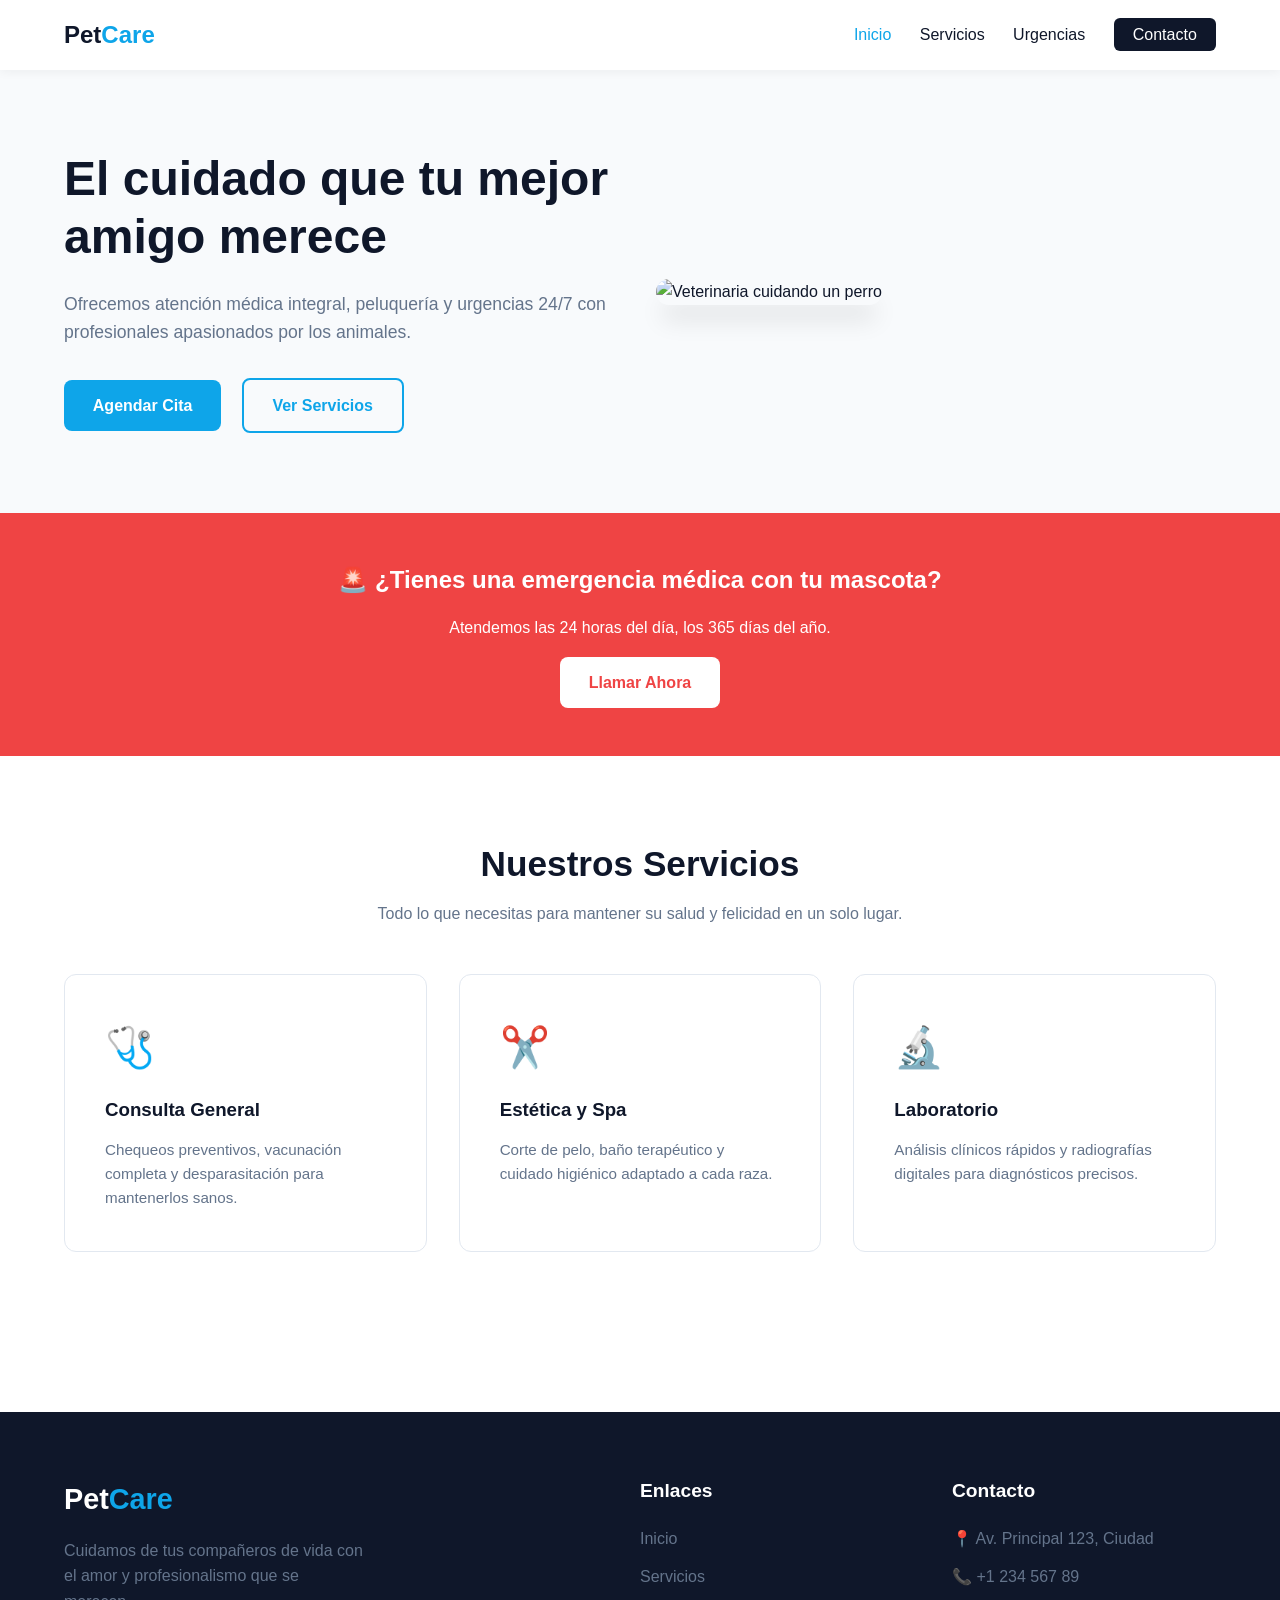
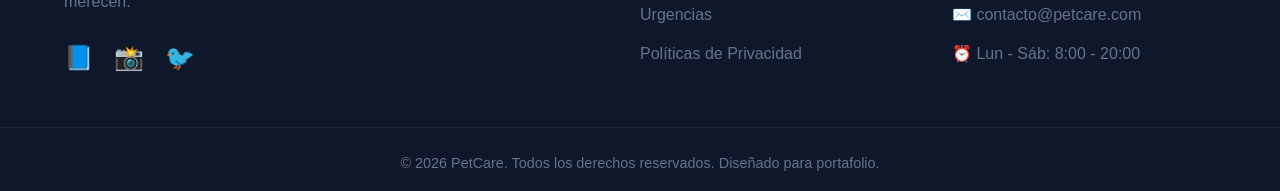
==== index.html @ c400bb9f "first commit" ====
<!DOCTYPE html>
<html lang="es">
<head>
    <meta charset="UTF-8">
    <meta name="viewport" content="width=device-width, initial-scale=1.0">
    <title>PetCare | Clínica Veterinaria</title>
    <!-- Enlace al archivo CSS externo -->
    <link rel="stylesheet" href="./css/estilos.css">
    <!-- Iconos sugeridos: FontAwesome o Lucide -->
</head>
<body>

    <!-- NAV BAR -->
    <header class="navbar">
    <div class="container nav-container">
        <a href="#" class="logo">Pet<span>Care</span></a>
        <!-- Botón Hamburguesa visible solo en móviles -->
        <button class="menu-toggle" id="mobile-menu" aria-label="Abrir menú">
            <span class="bar"></span>
            <span class="bar"></span>
            <span class="bar"></span>
        </button>
        <nav class="nav-menu" id="nav-list">
            <a href="#inicio" class="active">Inicio</a>
            <a href="./pages/servicios.html">Servicios</a>
            <a href="./pages/urgencias.html">Urgencias</a>
            <a href="./pages/contacto.html" class="btn-nav">Contacto</a>
        </nav>
    </div>
</header>

    <!-- HERO SECTION -->
    <section id="inicio" class="hero">
        <div class="container hero-grid">
            <div class="hero-content">
                <h1>El cuidado que tu mejor amigo merece</h1>
                <p>Ofrecemos atención médica integral, peluquería y urgencias 24/7 con profesionales apasionados por los animales.</p>
                <div class="hero-buttons">
                    <a href="#contacto" class="btn btn-primary">Agendar Cita</a>
                    <a href="#servicios" class="btn btn-secondary">Ver Servicios</a>
                </div>
            </div>
            <div class="hero-image">
                <!-- Reemplazar con tu imagen local en assets/img/ -->
                <img src="https://unsplash.com" alt="Veterinaria cuidando un perro">
            </div>
        </div>
    </section>

    <!-- EMERGENCY BANNER -->
    <section id="urgencias" class="emergency-banner">
        <div class="container banner-flex">
            <h2>🚨 ¿Tienes una emergencia médica con tu mascota?</h2>
            <p>Atendemos las 24 horas del día, los 365 días del año.</p>
            <a href="tel:+123456789" class="btn btn-emergency">Llamar Ahora</a>
        </div>
    </section>

    <!-- SERVICES SECTION -->
    <section id="servicios" class="services">
        <div class="container">
            <div class="section-title">
                <h2>Nuestros Servicios</h2>
                <p>Todo lo que necesitas para mantener su salud y felicidad en un solo lugar.</p>
            </div>
            <div class="services-grid">
                <!-- Card 1 -->
                <div class="service-card">
                    <div class="service-icon">🩺</div>
                    <h3>Consulta General</h3>
                    <p>Chequeos preventivos, vacunación completa y desparasitación para mantenerlos sanos.</p>
                </div>
                <!-- Card 2 -->
                <div class="service-card">
                    <div class="service-icon">✂️</div>
                    <h3>Estética y Spa</h3>
                    <p>Corte de pelo, baño terapéutico y cuidado higiénico adaptado a cada raza.</p>
                </div>
                <!-- Card 3 -->
                <div class="service-card">
                    <div class="service-icon">🔬</div>
                    <h3>Laboratorio</h3>
                    <p>Análisis clínicos rápidos y radiografías digitales para diagnósticos precisos.</p>
                </div>
            </div>
        </div>
    </section>
    <footer class="main-footer">
    <div class="container footer-grid">
        <div class="footer-brand">
            <a href="#" class="logo-footer">Pet<span>Care</span></a>
            <p>Cuidamos de tus compañeros de vida con el amor y profesionalismo que se merecen.</p>
            <div class="social-icons">
                <a href="#" aria-label="Facebook">📘</a>
                <a href="#" aria-label="Instagram">📸</a>
                <a href="#" aria-label="Twitter">🐦</a>
            </div>
        </div>
        <div class="footer-links">
            <h3>Enlaces</h3>
            <ul>
                <li><a href="#inicio">Inicio</a></li>
                <li><a href="#servicios">Servicios</a></li>
                <li><a href="#urgencias">Urgencias</a></li>
                <li><a href="#">Políticas de Privacidad</a></li>
            </ul>
        </div>
        <div class="footer-contact">
            <h3>Contacto</h3>
            <p>📍 Av. Principal 123, Ciudad</p>
            <p>📞 +1 234 567 89</p>
            <p>✉️ contacto@petcare.com</p>
            <p>⏰ Lun - Sáb: 8:00 - 20:00</p>
        </div>
    </div>
    <div class="footer-bottom">
        <p>&copy; 2026 PetCare. Todos los derechos reservados. Diseñado para portafolio.</p>
    </div>
</footer>

    <script src="./js/script.js"></script>
</body>
</html>
---- css/estilos.css ----
/* VARIABLES DE DISEÑO (Colores y Fuentes) */
:root {
    --primary-color: #0ea5e9; /* Azul veterinario/médico moderno */
    --secondary-color: #0f172a; /* Gris oscuro para textos principales */
    --accent-color: #22c55e; /* Verde para acentos positivos */
    --danger-color: #ef4444; /* Rojo para emergencias */
    --bg-light: #f8fafc; /* Fondo claro para secciones */
    --text-muted: #64748b; /* Gris para descripciones secundarios */
    --white: #ffffff;
    --font-main: 'Segoe UI', Tahoma, Geneva, Verdana, sans-serif;
}

/* RESET GENERAL */
* {
    margin: 0;
    padding: 0;
    box-sizing: border-box;
}

html {
    scroll-behavior: smooth;
}

body {
    font-family: var(--font-main);
    color: var(--secondary-color);
    background-color: var(--white);
    line-height: 1.6;
}

/* COMPONENTES REUTILIZABLES */
.container {
    width: 90%;
    max-width: 1200px;
    margin: 0 auto;
}

.btn {
    display: inline-block;
    padding: 0.8rem 1.8rem;
    border-radius: 8px;
    font-weight: 600;
    text-decoration: none;
    transition: all 0.3s ease;
    cursor: pointer;
}

.btn-primary {
    background-color: var(--primary-color);
    color: var(--white);
}

.btn-primary:hover {
    background-color: #0284c7;
    transform: translateY(-2px);
}

.btn-secondary {
    background-color: transparent;
    color: var(--primary-color);
    border: 2px solid var(--primary-color);
}

.btn-secondary:hover {
    background-color: var(--primary-color);
    color: var(--white);
}

/* NAVBAR */
.navbar {
    background-color: var(--white);
    box-shadow: 0 2px 10px rgba(0,0,0,0.05);
    position: sticky;
    top: 0;
    z-index: 100;
    padding: 1rem 0;
}

.nav-container {
    display: flex;
    justify-content: space-between;
    align-items: center;
}

.logo {
    font-size: 1.5rem;
    font-weight: bold;
    color: var(--secondary-color);
    text-decoration: none;
}

.logo span {
    color: var(--primary-color);
}

.nav-menu a {
    text-decoration: none;
    color: var(--secondary-color);
    margin-left: 1.5rem;
    font-weight: 500;
    transition: color 0.3s;
}

.nav-menu a:hover, .nav-menu a.active {
    color: var(--primary-color);
}

.nav-menu .btn-nav {
    background-color: var(--secondary-color);
    color: var(--white);
    padding: 0.5rem 1.2rem;
    border-radius: 6px;
}

.nav-menu .btn-nav:hover {
    background-color: var(--primary-color);
    color: var(--white);
}

/* HERO SECTION */
.hero {
    padding: 5rem 0;
    background-color: var(--bg-light);
}

.hero-grid {
    display: grid;
    grid-template-columns: 1fr 1fr;
    gap: 2rem;
    align-items: center;
}

.hero-content h1 {
    font-size: 3rem;
    line-height: 1.2;
    margin-bottom: 1.5rem;
}

.hero-content p {
    font-size: 1.1rem;
    color: var(--text-muted);
    margin-bottom: 2rem;
}

.hero-buttons .btn {
    margin-right: 1rem;
}

.hero-image img {
    width: 100%;
    border-radius: 20px;
    box-shadow: 0 20px 25px -5px rgba(0,0,0,0.1);
}

/* EMERGENCY BANNER */
.emergency-banner {
    background-color: var(--danger-color);
    color: var(--white);
    padding: 3rem 0;
    text-align: center;
}

.banner-flex {
    display: flex;
    flex-direction: column;
    align-items: center;
    gap: 1rem;
}

.btn-emergency {
    background-color: var(--white);
    color: var(--danger-color);
}

.btn-emergency:hover {
    background-color: #fee2e2;
    transform: scale(1.05);
}

/* SERVICES SECTION */
.services {
    padding: 5rem 0;
}

.section-title {
    text-align: center;
    margin-bottom: 3rem;
}

.section-title h2 {
    font-size: 2.2rem;
    margin-bottom: 0.5rem;
}

.section-title p {
    color: var(--text-muted);
}

.services-grid {
    display: grid;
    grid-template-columns: repeat(auto-fit, minmax(300px, 1fr));
    gap: 2rem;
}

.service-card {
    background-color: var(--white);
    padding: 2.5rem;
    border-radius: 12px;
    border: 1px solid #e2e8f0;
    transition: transform 0.3s, box-shadow 0.3s;
}

.service-card:hover {
    transform: translateY(-5px);
    box-shadow: 0 10px 20px rgba(0,0,0,0.05);
}

.service-icon {
    font-size: 2.5rem;
    margin-bottom: 1rem;
}

.service-card h3 {
    margin-bottom: 0.8rem;
}

.service-card p {
    color: var(--text-muted);
    font-size: 0.95rem;
}

/* RETOQUES PARA MENÚ HAMBURGUESA */
.menu-toggle {
    display: none;
    flex-direction: column;
    gap: 5px;
    background: transparent;
    border: none;
    cursor: pointer;
}
.menu-toggle .bar {
    width: 25px;
    height: 3px;
    background-color: var(--secondary-color);
    transition: all 0.3s ease;
}

/* ESTILOS DEL FOOTER */
.main-footer {
    background-color: var(--secondary-color);
    color: var(--white);
    padding: 4rem 0 1rem 0;
    margin-top: 5rem;
}
.footer-grid {
    display: grid;
    grid-template-columns: 2fr 1fr 1fr;
    gap: 3rem;
    margin-bottom: 3rem;
}
.logo-footer {
    font-size: 1.8rem;
    font-weight: bold;
    color: var(--white);
    text-decoration: none;
    display: block;
    margin-bottom: 1rem;
}
.logo-footer span {
    color: var(--primary-color);
}
.footer-brand p {
    color: var(--text-muted);
    max-width: 300px;
    margin-bottom: 1.5rem;
}
.social-icons a {
    text-decoration: none;
    font-size: 1.5rem;
    margin-right: 1rem;
    transition: transform 0.2s;
    display: inline-block;
}
.social-icons a:hover {
    transform: translateY(-3px);
}
.footer-links h3, .footer-contact h3 {
    font-size: 1.2rem;
    margin-bottom: 1.2rem;
    color: var(--white);
    position: relative;
}
.footer-links ul {
    list-style: none;
}
.footer-links ul li {
    margin-bottom: 0.8rem;
}
.footer-links ul li a {
    color: var(--text-muted);
    text-decoration: none;
    transition: color 0.3s;
}
.footer-links ul li a:hover {
    color: var(--primary-color);
}
.footer-contact p {
    color: var(--text-muted);
    margin-bottom: 0.8rem;
}
.footer-bottom {
    border-top: 1px solid #1e293b;
    padding-top: 1.5rem;
    text-align: center;
    font-size: 0.9rem;
    color: var(--text-muted);
}

/* ESTILOS ESPECÍFICOS PARA LA PÁGINA DE CONTACTO */

.contact-section {
    padding: 5rem 0;
}

.contact-header {
    text-align: center;
    margin-bottom: 3rem;
}

.contact-header p {
    color: var(--text-muted);
    margin-top: 0.5rem;
}

.contact-grid {
    display: grid;
    grid-template-columns: 1fr 1fr;
    gap: 3rem;
}

/* Estilos del Formulario */
.contact-form {
    background: var(--bg-light);
    padding: 2.5rem;
    border-radius: 12px;
    border: 1px solid #e2e8f0;
}

.form-group {
    margin-bottom: 1.5rem;
}

.form-group label {
    display: block;
    margin-bottom: 0.5rem;
    font-weight: 600;
    font-size: 0.95rem;
}

.form-group input, 
.form-group textarea, 
.form-group select {
    width: 100%;
    padding: 0.8rem;
    border: 1px solid #cbd5e1;
    border-radius: 6px;
    font-family: inherit;
    font-size: 1rem;
    background-color: var(--white);
    transition: border-color 0.3s, box-shadow 0.3s;
}

.form-group input:focus, 
.form-group textarea:focus, 
.form-group select:focus {
    outline: none;
    border-color: var(--primary-color);
    box-shadow: 0 0 0 3px rgba(14, 165, 233, 0.15);
}

.btn-submit {
    width: 100%;
    border: none;
    font-size: 1rem;
}

/* Bloque lateral de información */
.contact-info {
    display: flex;
    flex-direction: column;
    justify-content: center;
    gap: 2.5rem;
}

.info-block h3 {
    font-size: 1.25rem;
    margin-bottom: 0.5rem;
    display: flex;
    align-items: center;
    gap: 0.5rem;
}

.info-block p {
    color: var(--text-muted);
    line-height: 1.6;
}

/* Botón de la barra de navegación activo */
.nav-active-btn {
    background-color: var(--primary-color) !important;
    color: var(--white) !important;
}




/* RESPONSIVE FOOTER Y NAVBAR */
@media (max-width: 768px) {
    .menu-toggle {
        display: flex;
    }
    .nav-menu {
        display: none;
        flex-direction: column;
        position: absolute;
        top: 100%;
        left: 0;
        width: 100%;
        background-color: var(--white);
        padding: 2rem;
        box-shadow: 0 10px 15px rgba(0,0,0,0.1);
        text-align: center;
    }
    .nav-menu.active {
        display: flex;
    }
    .nav-menu a {
        margin: 1rem 0;
    }
    .footer-grid {
        grid-template-columns: 1fr;
        gap: 2rem;
        text-align: center;
    }
    .footer-brand p {
        margin: 0 auto 1.5rem auto;
    }
    /* Animación del botón hamburguesa */
    .menu-toggle.open .bar:nth-child(1) { transform: translateY(8px) rotate(45deg); }
    .menu-toggle.open .bar:nth-child(2) { opacity: 0; }
    .menu-toggle.open .bar:nth-child(3) { transform: translateY(-8px) rotate(-45deg); }


.hero-grid {
        grid-template-columns: 1fr;
        text-align: center;
    }
    .hero-content h1 {
        font-size: 2.2rem;
    }
    .hero-buttons .btn {
        margin: 0.5rem;
    }
    .nav-menu {
        display: none; /* Ideal para implementar menú hamburguesa con JS posterior */
    }

    .contact-grid {
        grid-template-columns: 1fr;
        gap: 2rem;
    }
    
    .contact-form {
        padding: 1.5rem;
    }
    
    .contact-info {
        text-align: center;
        gap: 2rem;
    }

}
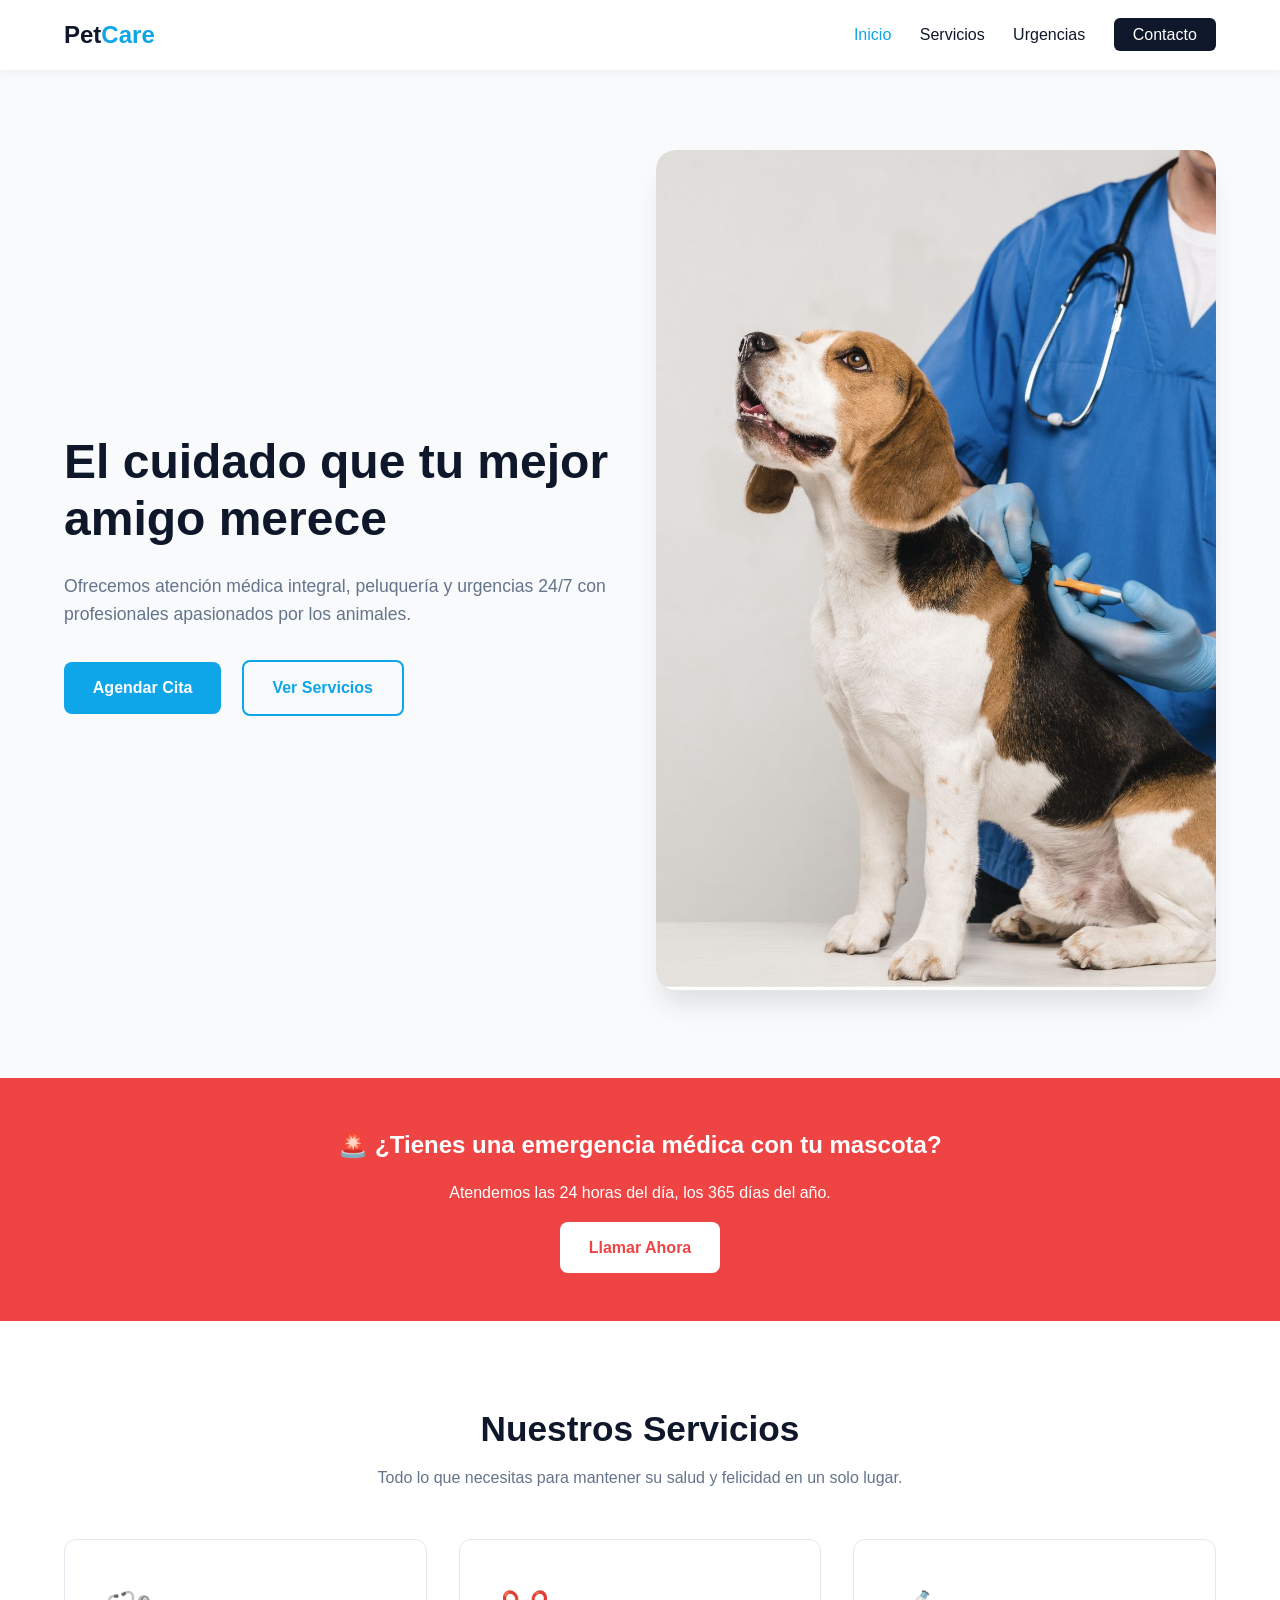
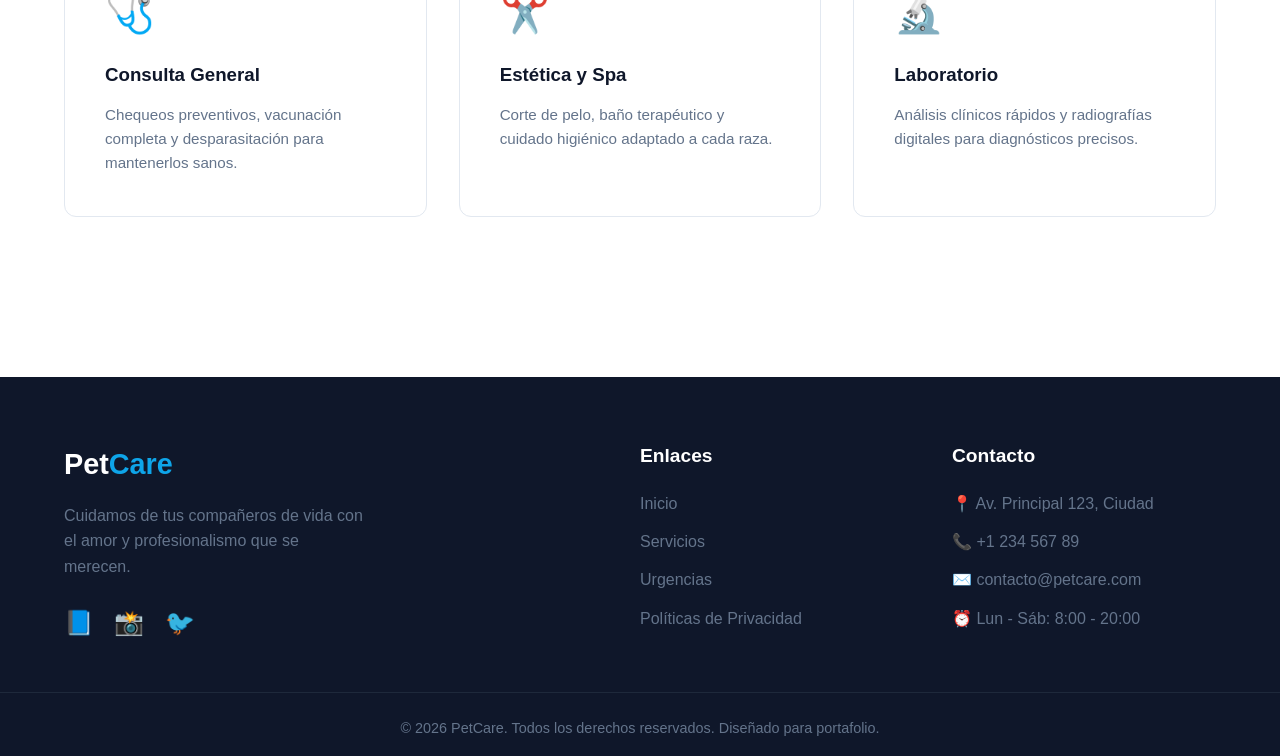
==== commit 34c241db: "img hero" ====
--- a/index.html
+++ b/index.html
@@ -42,7 +42,7 @@
             </div>
             <div class="hero-image">
                 <!-- Reemplazar con tu imagen local en assets/img/ -->
-                <img src="https://unsplash.com" alt="Veterinaria cuidando un perro">
+                <img src="./img/imgvete.jpg" alt="Veterinaria cuidando un perro">
             </div>
         </div>
     </section>
